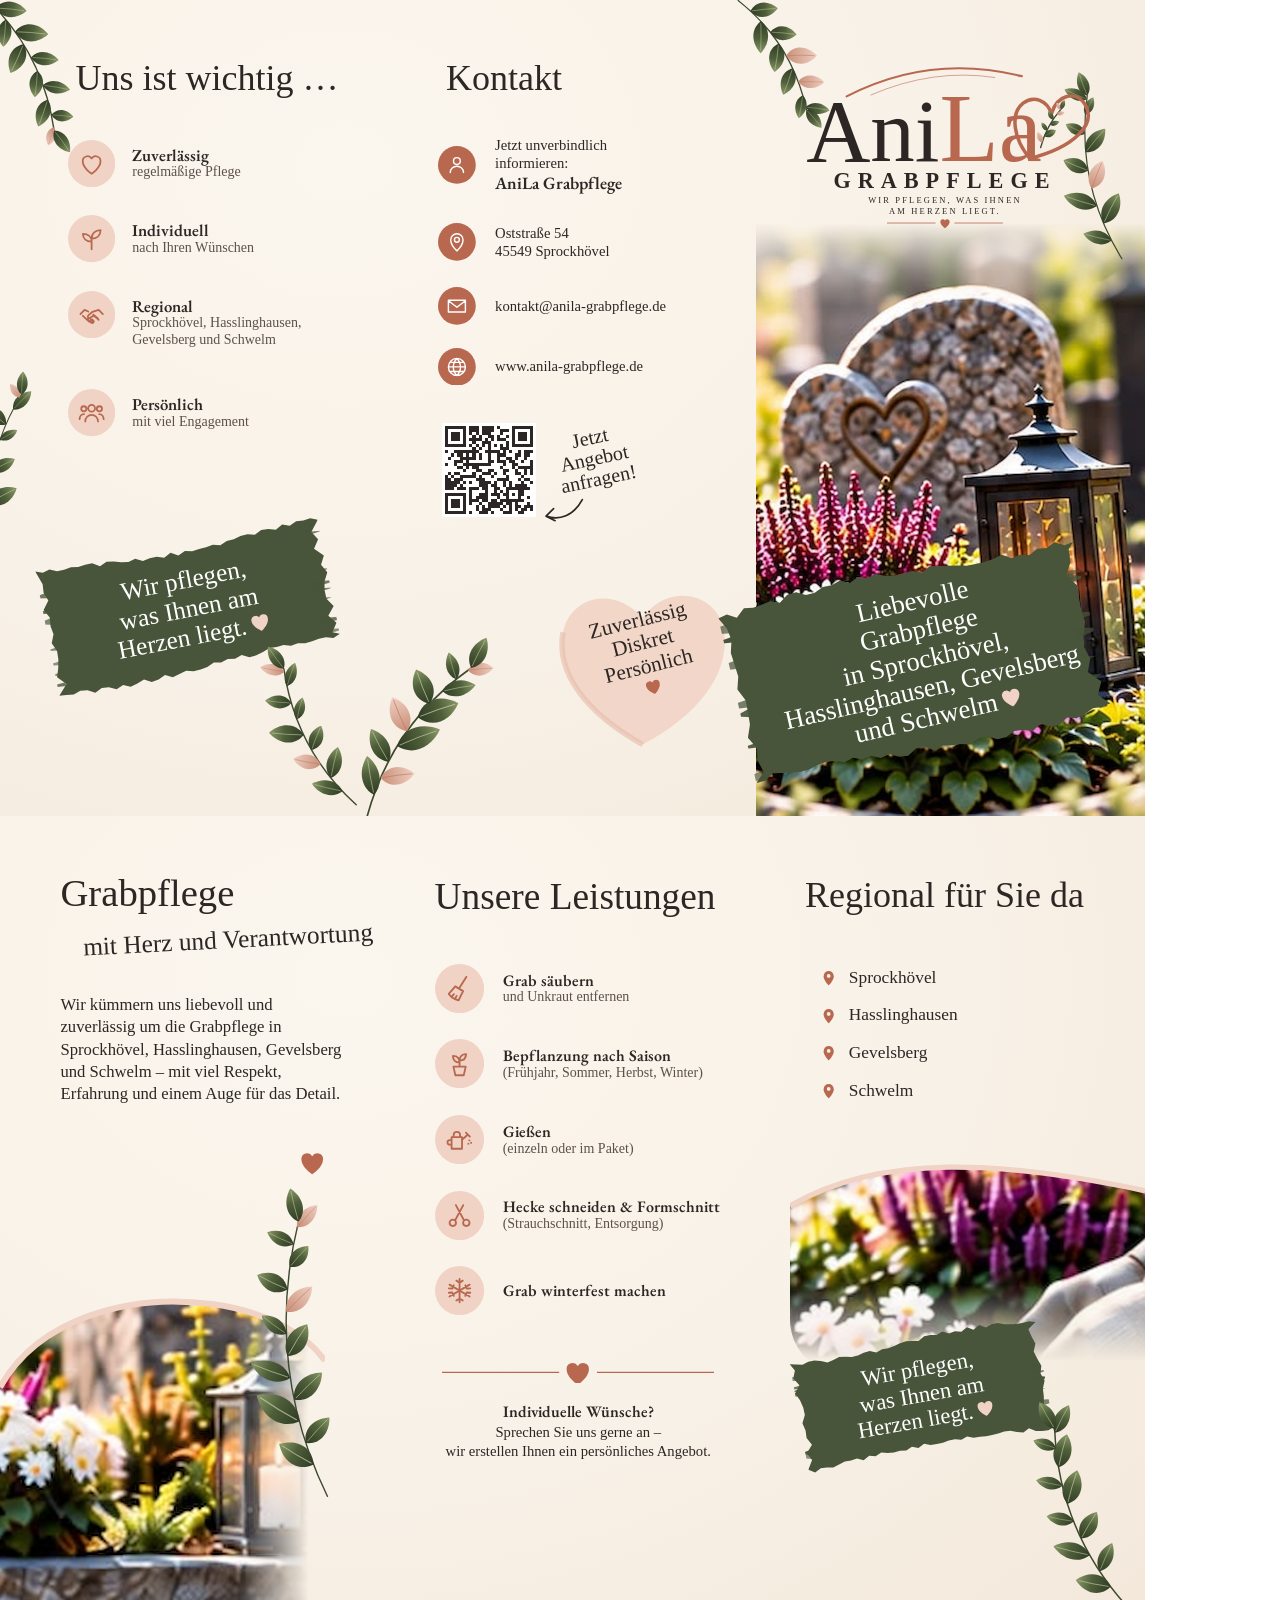
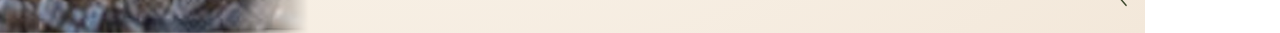
==== druck/anila-grabpflege/quelle/flyer.html @ 913eb9e5 "Druckdateien AniLa Grabpflege: Flyer DIN lang Wickelfalz und Visitenkarte 85x55 PDFs mit 3 mm Beschn" ====
<!doctype html>
<html lang="de"><head><meta charset="utf-8"><title>AniLa Flyer DIN lang Wickelfalz</title>
<link rel="stylesheet" href="basis.css">
<script src="qr.js"></script><script src="assets.js"></script>
<style>
  @page { size: 303mm 216mm; margin: 0; }
  .seite { width: 303mm; height: 216mm; }
  .endf { width: 297mm; height: 210mm; }
  .panel { position: absolute; top: 0; height: 210mm; }
  h2.skript { font-size: 27pt; color: var(--text); }
  .liste .zeile { position: absolute; display: flex; align-items: flex-start; gap: 4.5mm; }
  .liste .ic { width: 12.5mm; height: 12.5mm; flex: none; }
  .liste .t { font-weight: 600; font-size: 12.5pt; line-height: 1.1; padding-top: 1.6mm; }
  .liste .u { font-size: 10.5pt; line-height: 1.18; color: var(--grau); font-weight: 400; }
  .kontakt .zeile { position: absolute; display: flex; align-items: center; gap: 5mm; font-size: 11pt; line-height: 1.25; }
  .kontakt .ic { width: 10mm; height: 10mm; flex: none; }
  .kontakt b { font-weight: 600; font-size: 13pt; }
  .leist .zeile { position: absolute; display: flex; align-items: center; gap: 5mm; }
  .leist .ic { width: 13mm; height: 13mm; flex: none; }
  .leist .t { font-weight: 600; font-size: 12pt; line-height: 1.12; }
  .leist .u { font-weight: 400; font-size: 10.5pt; color: var(--grau); }
  .orte .zeile { position: absolute; display: flex; align-items: center; gap: 3mm; font-size: 13pt; }
  .orte .p { width: 4.6mm; height: 4.6mm; }
</style></head>
<body>

<!-- ================= AUSSENSEITE ================= -->
<section class="seite">
  <div class="endf">

    <!-- Panel A: Einklappseite (97 mm) – Uns ist wichtig -->
    <div class="panel" style="left:0;width:97mm">
      <div class="abs" style="left:-10mm;top:-6mm;width:34mm;height:46mm" data-vb="0 0 100 135" data-zweig='{"len":120,"n":10,"seed":4,"blatt":30,"rot":62,"x":6,"y":4}'></div>
      <div class="abs" style="left:-8mm;top:96mm;width:26mm;height:44mm" data-vb="0 0 100 170" data-zweig='{"len":150,"n":9,"seed":8,"blatt":34,"rot":-78,"x":10,"y":168}'></div>
      <h2 class="skript abs" style="left:17mm;top:13mm">Uns ist wichtig …</h2>
      <div class="liste">
        <div class="zeile" style="left:15mm;top:34mm"><div class="ic" data-icon="herz"></div><div class="t">Zuverlässig<div class="u">regelmäßige Pflege</div></div></div>
        <div class="zeile" style="left:15mm;top:54mm"><div class="ic" data-icon="spross"></div><div class="t">Individuell<div class="u">nach Ihren Wünschen</div></div></div>
        <div class="zeile" style="left:15mm;top:74mm"><div class="ic" data-icon="haende"></div><div class="t">Regional<div class="u">Sprockhövel, Hasslinghausen,<br>Gevelsberg und Schwelm</div></div></div>
        <div class="zeile" style="left:15mm;top:100mm"><div class="ic" data-icon="leute"></div><div class="t">Persönlich<div class="u">mit viel Engagement</div></div></div>
      </div>
      <div class="pinsel" style="left:9mm;top:140mm;width:76mm;height:36mm;transform:rotate(-11deg)" data-pinsel='{"w":200,"h":95,"seed":5}'>
        <div class="skript" style="font-size:19pt;line-height:1.12">Wir pflegen,<br>was Ihnen am<br>Herzen liegt.<span class="herz-i" data-herz="#f1d3c5"></span></div>
      </div>
      <div class="abs" style="left:60mm;top:165mm;width:34mm;height:46mm" data-vb="0 0 100 135" data-zweig='{"len":120,"n":9,"seed":21,"blatt":30,"rot":-118,"x":92,"y":132}'></div>
    </div>

    <!-- Panel B: Rückseite (100 mm) – Kontakt -->
    <div class="panel kontakt" style="left:97mm;width:100mm">
      <h2 class="skript abs" style="left:18mm;top:13mm">Kontakt</h2>
      <div class="zeile" style="left:16mm;top:33mm"><div class="ic nur-telefon" data-icon="telefon" data-art="voll"></div><div class="ic nur-ohne-telefon" data-icon="person" data-art="voll"></div>
        <div>Jetzt unverbindlich<br>informieren:<br><b data-k="name"></b><div class="nur-telefon" style="font-weight:600;font-size:13pt" data-k="telefon"></div></div></div>
      <div class="zeile" style="left:16mm;top:56mm"><div class="ic" data-icon="pin" data-art="voll"></div><div><span data-k="strasse"></span><br><span data-k="ort"></span></div></div>
      <div class="zeile" style="left:16mm;top:73mm"><div class="ic" data-icon="mail" data-art="voll"></div><div data-k="mail"></div></div>
      <div class="zeile" style="left:16mm;top:89mm"><div class="ic" data-icon="web" data-art="voll"></div><div data-k="web"></div></div>
      <div class="abs" style="left:17mm;top:109mm;width:25mm;height:25mm" data-qr></div>
      <div class="skript abs" style="left:47mm;top:110mm;font-size:15pt;transform:rotate(-12deg);text-align:center;line-height:1.05">Jetzt<br>Angebot<br>anfragen!</div>
      <svg class="abs" style="left:43mm;top:128mm;width:12mm;height:8mm" viewBox="0 0 30 20"><path d="M28 3 C22 14 13 17 4 14 M4 14 l5 -5 M4 14 l6 3" fill="none" stroke="#2c2724" stroke-width="1.1" stroke-linecap="round"/></svg>
      <!-- Blush-Herz mit Werten -->
      <svg class="abs" style="left:46mm;top:150mm;width:48mm;height:46mm" viewBox="0 0 100 96"><path d="M50 92 C18 74 2 52 6 30 C10 10 34 4 50 22 C64 2 92 8 95 30 C98 54 80 76 50 92Z" fill="#f1d3c5" opacity=".85"/><path d="M50 92 C18 74 2 52 6 30" fill="none" stroke="#e8bba8" stroke-width="3" opacity=".6"/></svg>
      <div class="skript abs" style="left:52mm;top:158mm;width:38mm;text-align:center;font-size:16pt;transform:rotate(-14deg);line-height:1.1">Zuverlässig<br>Diskret<br>Persönlich<br><span style="display:inline-block;width:4.5mm;height:4mm" data-herz></span></div>
      <div class="abs" style="left:-6mm;top:158mm;width:40mm;height:56mm" data-vb="0 0 100 140" data-zweig='{"len":120,"n":10,"seed":31,"blatt":32,"rot":-55,"x":8,"y":138}'></div>
    </div>

    <!-- Panel C: Titel (100 mm) -->
    <div class="panel" style="left:197mm;width:100mm">
      <div class="foto" style="left:0;top:56mm;width:103mm;height:157mm;background-image:url(bilder/foto-grab-herz.jpg);background-position:60% 40%;
        -webkit-mask-image:linear-gradient(to bottom, transparent 0, #000 22mm);mask-image:linear-gradient(to bottom, transparent 0, #000 22mm)"></div>
      <div class="abs" style="left:-6mm;top:-4mm;width:30mm;height:40mm" data-vb="0 0 100 135" data-zweig='{"len":115,"n":9,"seed":41,"blatt":30,"rot":58,"x":4,"y":4}'></div>
      <div class="abs" style="left:76mm;top:16mm;width:30mm;height:50mm" data-vb="0 0 100 170" data-zweig='{"len":150,"n":9,"seed":44,"blatt":32,"rot":-102,"x":70,"y":168}'></div>
      <div class="abs" style="left:9mm;top:9mm;width:82mm;height:50mm" data-logo></div>
      <div class="pinsel" style="left:-6mm;top:146mm;width:96mm;height:52mm;transform:rotate(-13deg)" data-pinsel='{"w":220,"h":118,"seed":9}'>
        <div class="skript" style="font-size:20pt;line-height:1.1;padding-left:6mm">Liebevolle<br>Grabpflege<br>in Sprockhövel,<br>Hasslinghausen, Gevelsberg<br>und Schwelm<span class="herz-i" data-herz="#f1d3c5"></span></div>
      </div>
    </div>
  </div>
</section>

<!-- ================= INNENSEITE ================= -->
<section class="seite">
  <div class="endf">

    <!-- Panel D (100 mm) – Grabpflege mit Herz -->
    <div class="panel" style="left:0;width:100mm">
      <div class="skript abs" style="left:13mm;top:12mm;font-size:29pt">Grabpflege</div>
      <div class="skript abs" style="left:19mm;top:26mm;font-size:19pt;transform:rotate(-3deg)">mit Herz und Verantwortung</div>
      <p class="abs" style="left:13mm;top:44mm;width:76mm;font-size:12.5pt;line-height:1.34">Wir kümmern uns liebevoll und zuverlässig um die Grabpflege in Sprockhövel, Hasslinghausen, Gevelsberg und Schwelm – mit viel Respekt, Erfahrung und einem Auge für das Detail.</p>
      <div class="abs" style="left:76mm;top:86mm;width:7mm;height:6mm" data-herz></div>
      <!-- Foto im Bogen -->
      <svg class="abs" style="left:-3mm;top:122mm;width:86mm;height:91mm" viewBox="0 0 86 91">
        <defs><linearGradient id="fadeR" x1="0" x2="1"><stop offset=".72" stop-color="#fff"/><stop offset=".95" stop-color="#fff" stop-opacity="0"/></linearGradient><mask id="mR"><rect width="86" height="91" fill="url(#fadeR)"/></mask><clipPath id="bogen"><path d="M0 91 V26 C10 8 34 1 56 4 C71 6 81 12 86 19 V91 Z"/></clipPath></defs>
        <image href="bilder/foto-grab-laterne.jpg" x="0" y="0" width="86" height="91" preserveAspectRatio="xMaxYMid slice" clip-path="url(#bogen)" mask="url(#mR)"/>
        <path d="M0 26 C10 8 34 1 56 4 C71 6 81 12 86 19" fill="none" stroke="#f1d3c5" stroke-width="1.6"/>
      </svg>
      <div class="abs" style="left:70mm;top:98mm;width:34mm;height:80mm" data-vb="0 0 100 235" data-zweig='{"len":215,"n":12,"seed":52,"blatt":38,"rot":-96,"x":40,"y":232}'></div>
    </div>

    <!-- Panel E (100 mm) – Unsere Leistungen -->
    <div class="panel leist" style="left:100mm;width:100mm">
      <h2 class="skript abs" style="left:12mm;top:13mm;font-size:28pt">Unsere Leistungen</h2>
      <div class="zeile" style="left:12mm;top:36mm"><div class="ic" data-icon="besen"></div><div class="t">Grab säubern<div class="u">und Unkraut entfernen</div></div></div>
      <div class="zeile" style="left:12mm;top:56mm"><div class="ic" data-icon="pflanze"></div><div class="t">Bepflanzung nach Saison<div class="u">(Frühjahr, Sommer, Herbst, Winter)</div></div></div>
      <div class="zeile" style="left:12mm;top:76mm"><div class="ic" data-icon="kanne"></div><div class="t">Gießen<div class="u">(einzeln oder im Paket)</div></div></div>
      <div class="zeile" style="left:12mm;top:96mm"><div class="ic" data-icon="schere"></div><div class="t">Hecke schneiden &amp; Formschnitt<div class="u">(Strauchschnitt, Entsorgung)</div></div></div>
      <div class="zeile" style="left:12mm;top:116mm"><div class="ic" data-icon="schnee"></div><div class="t">Grab winterfest machen</div></div>
      <svg class="abs" style="left:14mm;top:141mm;width:72mm;height:6mm" viewBox="0 0 72 6"><line x1="0" y1="3" x2="31" y2="3" stroke="#b8684f" stroke-width=".35"/><line x1="41" y1="3" x2="72" y2="3" stroke="#b8684f" stroke-width=".35"/><g transform="translate(31.6 -1.3) scale(.36)"><path d="M12 21s-8.2-5-8.2-11.3A4.4 4.4 0 0 1 12 7.3a4.4 4.4 0 0 1 8.2 2.4C20.2 16 12 21 12 21z" fill="#b8684f"/></g></svg>
      <div class="abs" style="left:8mm;top:152mm;width:84mm;text-align:center;font-size:11pt;line-height:1.3">
        <div style="font-weight:600;font-size:12pt">Individuelle Wünsche?</div>
        Sprechen Sie uns gerne an –<br>wir erstellen Ihnen ein persönliches Angebot.</div>
    </div>

    <!-- Panel F: Innenklappe (97 mm) – Regional -->
    <div class="panel orte" style="left:200mm;width:97mm">
      <h2 class="skript abs" style="left:10mm;top:13mm;font-size:27pt">Regional für Sie da</h2>
      <div class="zeile" style="left:14mm;top:37mm"><div class="p" data-herz-pin></div><span>Sprockhövel</span></div>
      <div class="zeile" style="left:14mm;top:47mm"><div class="p" data-herz-pin></div><span>Hasslinghausen</span></div>
      <div class="zeile" style="left:14mm;top:57mm"><div class="p" data-herz-pin></div><span>Gevelsberg</span></div>
      <div class="zeile" style="left:14mm;top:67mm"><div class="p" data-herz-pin></div><span>Schwelm</span></div>
      <svg class="abs" style="left:6mm;top:86mm;width:94mm;height:58mm" viewBox="0 0 94 58">
        <defs><linearGradient id="fadeU" x1="0" y1="0" x2="0" y2="1"><stop offset=".6" stop-color="#fff"/><stop offset=".95" stop-color="#fff" stop-opacity="0"/></linearGradient><mask id="mU"><rect width="94" height="58" fill="url(#fadeU)"/></mask><clipPath id="welle"><path d="M0 14 C24 0 56 2 94 10 V58 H14 C6 58 0 52 0 44 Z"/></clipPath></defs>
        <image href="bilder/foto-pflege-hand.jpg" x="0" y="0" width="94" height="58" preserveAspectRatio="xMidYMid slice" clip-path="url(#welle)" mask="url(#mU)"/>
        <path d="M0 14 C24 0 56 2 94 10" fill="none" stroke="#f1d3c5" stroke-width="1.4"/>
      </svg>
      <div class="pinsel" style="left:8mm;top:134mm;width:66mm;height:32mm;transform:rotate(-10deg)" data-pinsel='{"w":180,"h":88,"seed":13}'>
        <div class="skript" style="font-size:17pt;line-height:1.12">Wir pflegen,<br>was Ihnen am<br>Herzen liegt.<span class="herz-i" data-herz="#f1d3c5"></span></div>
      </div>
      <div class="abs" style="left:64mm;top:146mm;width:36mm;height:62mm" data-vb="0 0 100 165" data-zweig='{"len":140,"n":10,"seed":61,"blatt":32,"rot":-112,"x":86,"y":162}'></div>
    </div>
  </div>
</section>
<script>
  document.addEventListener('DOMContentLoaded', () => document.querySelectorAll('[data-herz-pin]').forEach(el => el.innerHTML =
    `<svg viewBox="0 0 24 24" width="100%" height="100%"><path d="${ICON_PIN_VOLL}" fill="#b8684f"/><circle cx="12" cy="9.6" r="2.6" fill="#f8f1e7"/></svg>`));
  const ICON_PIN_VOLL = 'M12 22.5s-7-6.6-7-12.6a7 7 0 0 1 14 0c0 6-7 12.6-7 12.6z';
</script>
</body></html>
---- druck/anila-grabpflege/quelle/basis.css ----
@font-face { font-family: 'Great Vibes'; src: url(fonts/GreatVibes.ttf); }
@font-face { font-family: 'Parisienne'; src: url(fonts/Parisienne.ttf); }
@font-face { font-family: 'EB Garamond'; font-weight: 400; src: url(fonts/EBGaramond-400.ttf); }
@font-face { font-family: 'EB Garamond'; font-weight: 500; src: url(fonts/EBGaramond-500.ttf); }
@font-face { font-family: 'EB Garamond'; font-weight: 600; src: url(fonts/EBGaramond-600.ttf); }
@font-face { font-family: 'EB Garamond'; font-style: italic; src: url(fonts/EBGaramond-Italic.ttf); }
@font-face { font-family: 'Cinzel'; font-weight: 500; src: url(fonts/Cinzel-500.ttf); }
@font-face { font-family: 'Cinzel'; font-weight: 600; src: url(fonts/Cinzel-600.ttf); }
@font-face { font-family: 'Montserrat'; font-weight: 500; src: url(fonts/Montserrat-500.ttf); }

:root { --creme: #f8f1e7; --terra: #b8684f; --blush: #f1d3c5; --oliv: #48553a; --text: #2c2724; --grau: #5b524c; --b: 3mm; }
* { box-sizing: border-box; margin: 0; padding: 0; }
html, body { background: #fff; }
body { font-family: 'EB Garamond', serif; color: var(--text); -webkit-print-color-adjust: exact; print-color-adjust: exact; }
.seite { position: relative; overflow: hidden; page-break-after: always; break-after: page;
  background: radial-gradient(ellipse at 30% 20%, #fbf6ee 0%, var(--creme) 55%, #f3e8da 100%); }
.seite:last-child { page-break-after: auto; break-after: auto; }
/* Endformat-Koordinaten: (0,0) = Schnittkante oben links */
.endf { position: absolute; left: var(--b); top: var(--b); }
.abs { position: absolute; }
.skript { font-family: 'Parisienne', cursive; font-weight: 400; line-height: 1.05; }
.pinsel { position: absolute; display: flex; align-items: center; justify-content: center; text-align: center; color: #fff; }
.pinsel-bg { position: absolute; inset: 0; width: 100%; height: 100%; z-index: 0; }
.pinsel > *:not(.pinsel-bg) { position: relative; z-index: 1; }
.herz-i { display: inline-block; width: .8em; height: .7em; vertical-align: -.02em; margin-left: .15em; }
.foto { position: absolute; background-size: cover; background-position: center; }
.ohne-telefon .nur-telefon { display: none !important; }
body:not(.ohne-telefon) .nur-ohne-telefon { display: none !important; }
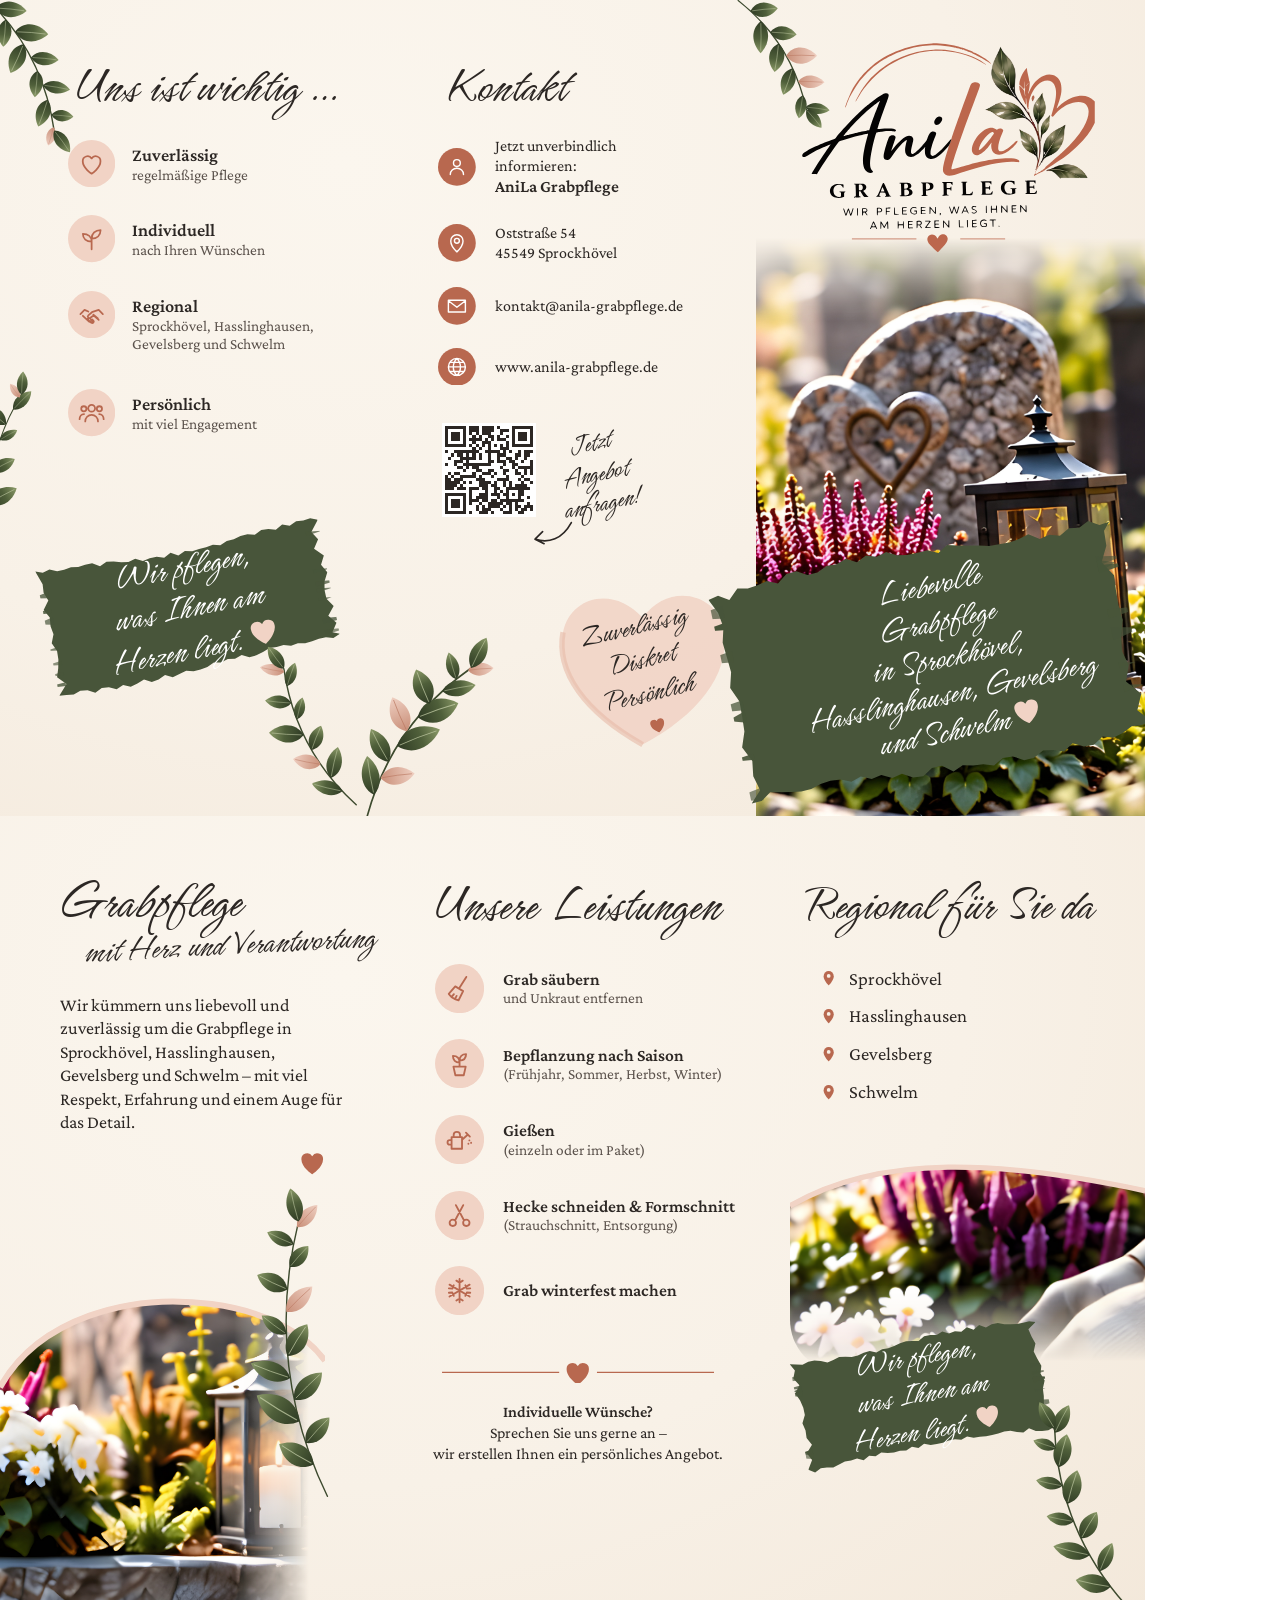
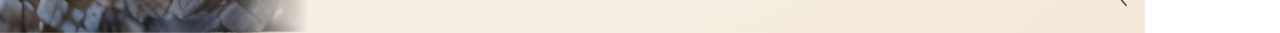
==== commit 60b36f5f: "AniLa Druckdateien: Logo aus Entwurf nachgezeichnet, passende Schriften, KI-hochgerechnete Fotos - L" ====
--- a/druck/anila-grabpflege/quelle/flyer.html
+++ b/druck/anila-grabpflege/quelle/flyer.html
@@ -1,25 +1,25 @@
 <!doctype html>
 <html lang="de"><head><meta charset="utf-8"><title>AniLa Flyer DIN lang Wickelfalz</title>
 <link rel="stylesheet" href="basis.css">
-<script src="qr.js"></script><script src="assets.js"></script>
+<script src="qr.js"></script><script src="logo.js"></script><script src="assets.js"></script>
 <style>
   @page { size: 303mm 216mm; margin: 0; }
   .seite { width: 303mm; height: 216mm; }
   .endf { width: 297mm; height: 210mm; }
   .panel { position: absolute; top: 0; height: 210mm; }
-  h2.skript { font-size: 27pt; color: var(--text); }
+  h2.skript { font-size: 39pt; color: var(--text); }
   .liste .zeile { position: absolute; display: flex; align-items: flex-start; gap: 4.5mm; }
   .liste .ic { width: 12.5mm; height: 12.5mm; flex: none; }
-  .liste .t { font-weight: 600; font-size: 12.5pt; line-height: 1.1; padding-top: 1.6mm; }
-  .liste .u { font-size: 10.5pt; line-height: 1.18; color: var(--grau); font-weight: 400; }
-  .kontakt .zeile { position: absolute; display: flex; align-items: center; gap: 5mm; font-size: 11pt; line-height: 1.25; }
+  .liste .t { font-weight: 600; font-size: 13.5pt; line-height: 1.1; padding-top: 1.6mm; }
+  .liste .u { font-size: 11.5pt; line-height: 1.18; color: var(--grau); font-weight: 400; }
+  .kontakt .zeile { position: absolute; display: flex; align-items: center; gap: 5mm; font-size: 12pt; line-height: 1.25; }
   .kontakt .ic { width: 10mm; height: 10mm; flex: none; }
   .kontakt b { font-weight: 600; font-size: 13pt; }
   .leist .zeile { position: absolute; display: flex; align-items: center; gap: 5mm; }
   .leist .ic { width: 13mm; height: 13mm; flex: none; }
-  .leist .t { font-weight: 600; font-size: 12pt; line-height: 1.12; }
-  .leist .u { font-weight: 400; font-size: 10.5pt; color: var(--grau); }
-  .orte .zeile { position: absolute; display: flex; align-items: center; gap: 3mm; font-size: 13pt; }
+  .leist .t { font-weight: 600; font-size: 13pt; line-height: 1.12; }
+  .leist .u { font-weight: 400; font-size: 11.5pt; color: var(--grau); }
+  .orte .zeile { position: absolute; display: flex; align-items: center; gap: 3mm; font-size: 14pt; }
   .orte .p { width: 4.6mm; height: 4.6mm; }
 </style></head>
 <body>
@@ -40,7 +40,7 @@
         <div class="zeile" style="left:15mm;top:100mm"><div class="ic" data-icon="leute"></div><div class="t">Persönlich<div class="u">mit viel Engagement</div></div></div>
       </div>
       <div class="pinsel" style="left:9mm;top:140mm;width:76mm;height:36mm;transform:rotate(-11deg)" data-pinsel='{"w":200,"h":95,"seed":5}'>
-        <div class="skript" style="font-size:19pt;line-height:1.12">Wir pflegen,<br>was Ihnen am<br>Herzen liegt.<span class="herz-i" data-herz="#f1d3c5"></span></div>
+        <div class="skript" style="font-size:27.6pt;line-height:1.12">Wir pflegen,<br>was Ihnen am<br>Herzen liegt.<span class="herz-i" data-herz="#f1d3c5"></span></div>
       </div>
       <div class="abs" style="left:60mm;top:165mm;width:34mm;height:46mm" data-vb="0 0 100 135" data-zweig='{"len":120,"n":9,"seed":21,"blatt":30,"rot":-118,"x":92,"y":132}'></div>
     </div>
@@ -54,23 +54,22 @@
       <div class="zeile" style="left:16mm;top:73mm"><div class="ic" data-icon="mail" data-art="voll"></div><div data-k="mail"></div></div>
       <div class="zeile" style="left:16mm;top:89mm"><div class="ic" data-icon="web" data-art="voll"></div><div data-k="web"></div></div>
       <div class="abs" style="left:17mm;top:109mm;width:25mm;height:25mm" data-qr></div>
-      <div class="skript abs" style="left:47mm;top:110mm;font-size:15pt;transform:rotate(-12deg);text-align:center;line-height:1.05">Jetzt<br>Angebot<br>anfragen!</div>
-      <svg class="abs" style="left:43mm;top:128mm;width:12mm;height:8mm" viewBox="0 0 30 20"><path d="M28 3 C22 14 13 17 4 14 M4 14 l5 -5 M4 14 l6 3" fill="none" stroke="#2c2724" stroke-width="1.1" stroke-linecap="round"/></svg>
+      <div class="skript abs" style="left:47mm;top:110mm;font-size:21.8pt;transform:rotate(-12deg);text-align:center;line-height:1.05">Jetzt<br>Angebot<br>anfragen!</div>
+      <svg class="abs" style="left:40mm;top:134mm;width:12mm;height:8mm" viewBox="0 0 30 20"><path d="M28 3 C22 14 13 17 4 14 M4 14 l5 -5 M4 14 l6 3" fill="none" stroke="#2c2724" stroke-width="1.1" stroke-linecap="round"/></svg>
       <!-- Blush-Herz mit Werten -->
       <svg class="abs" style="left:46mm;top:150mm;width:48mm;height:46mm" viewBox="0 0 100 96"><path d="M50 92 C18 74 2 52 6 30 C10 10 34 4 50 22 C64 2 92 8 95 30 C98 54 80 76 50 92Z" fill="#f1d3c5" opacity=".85"/><path d="M50 92 C18 74 2 52 6 30" fill="none" stroke="#e8bba8" stroke-width="3" opacity=".6"/></svg>
-      <div class="skript abs" style="left:52mm;top:158mm;width:38mm;text-align:center;font-size:16pt;transform:rotate(-14deg);line-height:1.1">Zuverlässig<br>Diskret<br>Persönlich<br><span style="display:inline-block;width:4.5mm;height:4mm" data-herz></span></div>
+      <div class="skript abs" style="left:52mm;top:158mm;width:38mm;text-align:center;font-size:23.2pt;transform:rotate(-14deg);line-height:1.1">Zuverlässig<br>Diskret<br>Persönlich<br><span style="display:inline-block;width:4.5mm;height:4mm" data-herz></span></div>
       <div class="abs" style="left:-6mm;top:158mm;width:40mm;height:56mm" data-vb="0 0 100 140" data-zweig='{"len":120,"n":10,"seed":31,"blatt":32,"rot":-55,"x":8,"y":138}'></div>
     </div>
 
     <!-- Panel C: Titel (100 mm) -->
     <div class="panel" style="left:197mm;width:100mm">
-      <div class="foto" style="left:0;top:56mm;width:103mm;height:157mm;background-image:url(bilder/foto-grab-herz.jpg);background-position:60% 40%;
+      <div class="foto" style="left:0;top:60mm;width:103mm;height:153mm;background-image:url(bilder/foto-grab-herz.jpg);background-position:60% 40%;
         -webkit-mask-image:linear-gradient(to bottom, transparent 0, #000 22mm);mask-image:linear-gradient(to bottom, transparent 0, #000 22mm)"></div>
       <div class="abs" style="left:-6mm;top:-4mm;width:30mm;height:40mm" data-vb="0 0 100 135" data-zweig='{"len":115,"n":9,"seed":41,"blatt":30,"rot":58,"x":4,"y":4}'></div>
-      <div class="abs" style="left:76mm;top:16mm;width:30mm;height:50mm" data-vb="0 0 100 170" data-zweig='{"len":150,"n":9,"seed":44,"blatt":32,"rot":-102,"x":70,"y":168}'></div>
-      <div class="abs" style="left:9mm;top:9mm;width:82mm;height:50mm" data-logo></div>
-      <div class="pinsel" style="left:-6mm;top:146mm;width:96mm;height:52mm;transform:rotate(-13deg)" data-pinsel='{"w":220,"h":118,"seed":9}'>
-        <div class="skript" style="font-size:20pt;line-height:1.1;padding-left:6mm">Liebevolle<br>Grabpflege<br>in Sprockhövel,<br>Hasslinghausen, Gevelsberg<br>und Schwelm<span class="herz-i" data-herz="#f1d3c5"></span></div>
+      <div class="abs" style="left:12mm;top:8mm;width:78mm;height:56mm" data-logo></div>
+      <div class="pinsel" style="left:-8mm;top:140mm;width:108mm;height:64mm;transform:rotate(-12deg)" data-pinsel='{"w":240,"h":142,"seed":9}'>
+        <div class="skript" style="font-size:27pt;line-height:1.02;padding-left:8mm">Liebevolle<br>Grabpflege<br>in Sprockhövel,<br>Hasslinghausen, Gevelsberg<br>und Schwelm<span class="herz-i" data-herz="#f1d3c5"></span></div>
       </div>
     </div>
   </div>
@@ -82,9 +81,9 @@
 
     <!-- Panel D (100 mm) – Grabpflege mit Herz -->
     <div class="panel" style="left:0;width:100mm">
-      <div class="skript abs" style="left:13mm;top:12mm;font-size:29pt">Grabpflege</div>
-      <div class="skript abs" style="left:19mm;top:26mm;font-size:19pt;transform:rotate(-3deg)">mit Herz und Verantwortung</div>
-      <p class="abs" style="left:13mm;top:44mm;width:76mm;font-size:12.5pt;line-height:1.34">Wir kümmern uns liebevoll und zuverlässig um die Grabpflege in Sprockhövel, Hasslinghausen, Gevelsberg und Schwelm – mit viel Respekt, Erfahrung und einem Auge für das Detail.</p>
+      <div class="skript abs" style="left:13mm;top:12mm;font-size:42.0pt">Grabpflege</div>
+      <div class="skript abs" style="left:19mm;top:26mm;font-size:27.6pt;transform:rotate(-3deg)">mit Herz und Verantwortung</div>
+      <p class="abs" style="left:13mm;top:44mm;width:76mm;font-size:13.5pt;line-height:1.3">Wir kümmern uns liebevoll und zuverlässig um die Grabpflege in Sprockhövel, Hasslinghausen, Gevelsberg und Schwelm – mit viel Respekt, Erfahrung und einem Auge für das Detail.</p>
       <div class="abs" style="left:76mm;top:86mm;width:7mm;height:6mm" data-herz></div>
       <!-- Foto im Bogen -->
       <svg class="abs" style="left:-3mm;top:122mm;width:86mm;height:91mm" viewBox="0 0 86 91">
@@ -97,21 +96,21 @@
 
     <!-- Panel E (100 mm) – Unsere Leistungen -->
     <div class="panel leist" style="left:100mm;width:100mm">
-      <h2 class="skript abs" style="left:12mm;top:13mm;font-size:28pt">Unsere Leistungen</h2>
+      <h2 class="skript abs" style="left:12mm;top:13mm;font-size:40.6pt">Unsere Leistungen</h2>
       <div class="zeile" style="left:12mm;top:36mm"><div class="ic" data-icon="besen"></div><div class="t">Grab säubern<div class="u">und Unkraut entfernen</div></div></div>
       <div class="zeile" style="left:12mm;top:56mm"><div class="ic" data-icon="pflanze"></div><div class="t">Bepflanzung nach Saison<div class="u">(Frühjahr, Sommer, Herbst, Winter)</div></div></div>
       <div class="zeile" style="left:12mm;top:76mm"><div class="ic" data-icon="kanne"></div><div class="t">Gießen<div class="u">(einzeln oder im Paket)</div></div></div>
       <div class="zeile" style="left:12mm;top:96mm"><div class="ic" data-icon="schere"></div><div class="t">Hecke schneiden &amp; Formschnitt<div class="u">(Strauchschnitt, Entsorgung)</div></div></div>
       <div class="zeile" style="left:12mm;top:116mm"><div class="ic" data-icon="schnee"></div><div class="t">Grab winterfest machen</div></div>
       <svg class="abs" style="left:14mm;top:141mm;width:72mm;height:6mm" viewBox="0 0 72 6"><line x1="0" y1="3" x2="31" y2="3" stroke="#b8684f" stroke-width=".35"/><line x1="41" y1="3" x2="72" y2="3" stroke="#b8684f" stroke-width=".35"/><g transform="translate(31.6 -1.3) scale(.36)"><path d="M12 21s-8.2-5-8.2-11.3A4.4 4.4 0 0 1 12 7.3a4.4 4.4 0 0 1 8.2 2.4C20.2 16 12 21 12 21z" fill="#b8684f"/></g></svg>
-      <div class="abs" style="left:8mm;top:152mm;width:84mm;text-align:center;font-size:11pt;line-height:1.3">
+      <div class="abs" style="left:8mm;top:152mm;width:84mm;text-align:center;font-size:12pt;line-height:1.3">
         <div style="font-weight:600;font-size:12pt">Individuelle Wünsche?</div>
         Sprechen Sie uns gerne an –<br>wir erstellen Ihnen ein persönliches Angebot.</div>
     </div>
 
     <!-- Panel F: Innenklappe (97 mm) – Regional -->
     <div class="panel orte" style="left:200mm;width:97mm">
-      <h2 class="skript abs" style="left:10mm;top:13mm;font-size:27pt">Regional für Sie da</h2>
+      <h2 class="skript abs" style="left:10mm;top:13mm;font-size:39.1pt">Regional für Sie da</h2>
       <div class="zeile" style="left:14mm;top:37mm"><div class="p" data-herz-pin></div><span>Sprockhövel</span></div>
       <div class="zeile" style="left:14mm;top:47mm"><div class="p" data-herz-pin></div><span>Hasslinghausen</span></div>
       <div class="zeile" style="left:14mm;top:57mm"><div class="p" data-herz-pin></div><span>Gevelsberg</span></div>
@@ -122,7 +121,7 @@
         <path d="M0 14 C24 0 56 2 94 10" fill="none" stroke="#f1d3c5" stroke-width="1.4"/>
       </svg>
       <div class="pinsel" style="left:8mm;top:134mm;width:66mm;height:32mm;transform:rotate(-10deg)" data-pinsel='{"w":180,"h":88,"seed":13}'>
-        <div class="skript" style="font-size:17pt;line-height:1.12">Wir pflegen,<br>was Ihnen am<br>Herzen liegt.<span class="herz-i" data-herz="#f1d3c5"></span></div>
+        <div class="skript" style="font-size:24.6pt;line-height:1.12">Wir pflegen,<br>was Ihnen am<br>Herzen liegt.<span class="herz-i" data-herz="#f1d3c5"></span></div>
       </div>
       <div class="abs" style="left:64mm;top:146mm;width:36mm;height:62mm" data-vb="0 0 100 165" data-zweig='{"len":140,"n":10,"seed":61,"blatt":32,"rot":-112,"x":86,"y":162}'></div>
     </div>
--- a/druck/anila-grabpflege/quelle/basis.css
+++ b/druck/anila-grabpflege/quelle/basis.css
@@ -1,24 +1,19 @@
-@font-face { font-family: 'Great Vibes'; src: url(fonts/GreatVibes.ttf); }
-@font-face { font-family: 'Parisienne'; src: url(fonts/Parisienne.ttf); }
-@font-face { font-family: 'EB Garamond'; font-weight: 400; src: url(fonts/EBGaramond-400.ttf); }
-@font-face { font-family: 'EB Garamond'; font-weight: 500; src: url(fonts/EBGaramond-500.ttf); }
-@font-face { font-family: 'EB Garamond'; font-weight: 600; src: url(fonts/EBGaramond-600.ttf); }
-@font-face { font-family: 'EB Garamond'; font-style: italic; src: url(fonts/EBGaramond-Italic.ttf); }
-@font-face { font-family: 'Cinzel'; font-weight: 500; src: url(fonts/Cinzel-500.ttf); }
-@font-face { font-family: 'Cinzel'; font-weight: 600; src: url(fonts/Cinzel-600.ttf); }
-@font-face { font-family: 'Montserrat'; font-weight: 500; src: url(fonts/Montserrat-500.ttf); }
+@font-face { font-family: 'Hurricane'; src: url(fonts/Hurricane.ttf); }
+@font-face { font-family: 'Crimson Pro'; font-weight: 400; src: url(fonts/CrimsonPro-400.ttf); }
+@font-face { font-family: 'Crimson Pro'; font-weight: 500; src: url(fonts/CrimsonPro-500.ttf); }
+@font-face { font-family: 'Crimson Pro'; font-weight: 600; src: url(fonts/CrimsonPro-600.ttf); }
 
 :root { --creme: #f8f1e7; --terra: #b8684f; --blush: #f1d3c5; --oliv: #48553a; --text: #2c2724; --grau: #5b524c; --b: 3mm; }
 * { box-sizing: border-box; margin: 0; padding: 0; }
 html, body { background: #fff; }
-body { font-family: 'EB Garamond', serif; color: var(--text); -webkit-print-color-adjust: exact; print-color-adjust: exact; }
+body { font-family: 'Crimson Pro', serif; color: var(--text); -webkit-print-color-adjust: exact; print-color-adjust: exact; }
 .seite { position: relative; overflow: hidden; page-break-after: always; break-after: page;
   background: radial-gradient(ellipse at 30% 20%, #fbf6ee 0%, var(--creme) 55%, #f3e8da 100%); }
 .seite:last-child { page-break-after: auto; break-after: auto; }
 /* Endformat-Koordinaten: (0,0) = Schnittkante oben links */
 .endf { position: absolute; left: var(--b); top: var(--b); }
 .abs { position: absolute; }
-.skript { font-family: 'Parisienne', cursive; font-weight: 400; line-height: 1.05; }
+.skript { font-family: 'Hurricane', cursive; font-weight: 400; line-height: 1.05; }
 .pinsel { position: absolute; display: flex; align-items: center; justify-content: center; text-align: center; color: #fff; }
 .pinsel-bg { position: absolute; inset: 0; width: 100%; height: 100%; z-index: 0; }
 .pinsel > *:not(.pinsel-bg) { position: relative; z-index: 1; }
